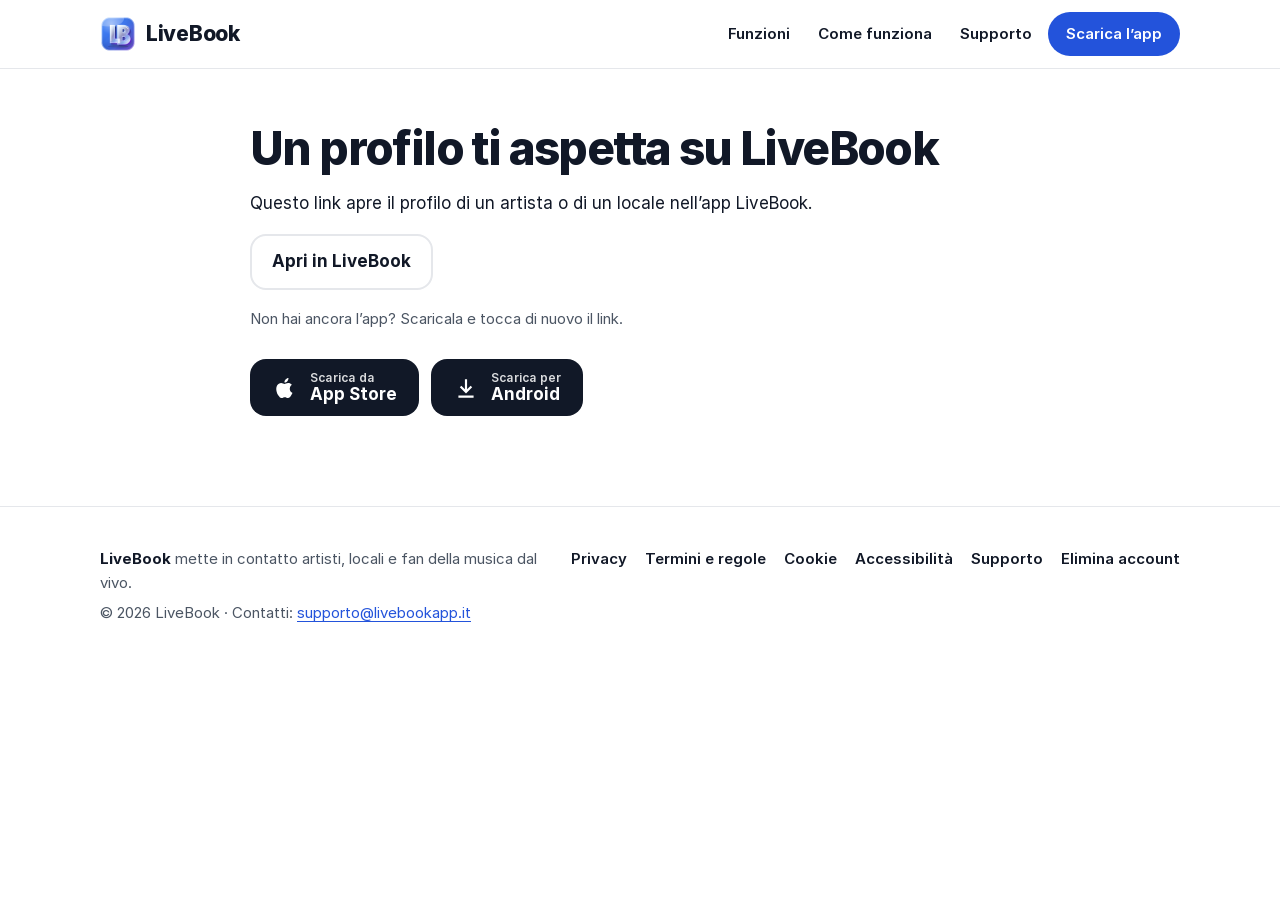
==== u/09b88a8d-ede5-40e9-b0f8-de3b7794de29/index.html @ eea75e7b "Sito LiveBook: aggiornamento del 19/11/2026 Co-Authored-By: Claude Opus 5.5 <noreply@anthropic.com> " ====
<!doctype html>
<html lang="it">
<head>
<meta charset="utf-8">
<base href="/">
<meta name="viewport" content="width=device-width, initial-scale=1">
<title>Un profilo ti aspetta su LiveBook · LiveBook</title>
<meta name="description" content="Apri questo profilo nell’app LiveBook: artisti, locali e fan della musica dal vivo.">
<link rel="canonical" href="https://livebookapp.it/u/09b88a8d-ede5-40e9-b0f8-de3b7794de29">
<meta http-equiv="Content-Security-Policy" content="default-src 'self'; img-src 'self' data:; media-src 'self'; style-src 'self'; script-src 'self'; font-src 'self'; base-uri 'self'; form-action 'none'">
<meta name="referrer" content="no-referrer">
<meta name="robots" content="noindex">
<meta name="apple-itunes-app" content="app-id=6827290935, app-argument=https://livebookapp.it/u/09b88a8d-ede5-40e9-b0f8-de3b7794de29">
<meta name="theme-color" content="#2353DB">
<meta property="og:type" content="website">
<meta property="og:locale" content="it_IT">
<meta property="og:site_name" content="LiveBook">
<meta property="og:title" content="Un profilo ti aspetta su LiveBook · LiveBook">
<meta property="og:description" content="Apri questo profilo nell’app LiveBook: artisti, locali e fan della musica dal vivo.">
<meta property="og:url" content="https://livebookapp.it/u/09b88a8d-ede5-40e9-b0f8-de3b7794de29">
<meta property="og:image" content="https://livebookapp.it/assets/img/og-image.jpg">
<meta name="twitter:card" content="summary_large_image">
<link rel="icon" type="image/png" sizes="32x32" href="assets/img/favicon-32.png">
<link rel="apple-touch-icon" href="assets/img/apple-touch-icon.png">
<link rel="manifest" href="site.webmanifest">
<link rel="preload" href="assets/fonts/Inter-Regular.woff2" as="font" type="font/woff2" crossorigin>
<link rel="stylesheet" href="assets/site.css">
</head>
<body>
<a class="skip" href="#contenuto">Vai al contenuto</a>
<header class="top">
  <div class="wrap">
    <a class="brand" href="index.html" aria-label="LiveBook, pagina iniziale"><img src="assets/img/logo-96.png" alt="" width="36" height="36">LiveBook</a>
    <nav aria-label="Menu principale"><a href="index.html#funzioni">Funzioni</a><a href="index.html#come-funziona">Come funziona</a><a href="supporto.html">Supporto</a><a class="cta" href="index.html#scarica">Scarica l’app</a></nav>
  </div>
</header>
<main id="contenuto">

<article class="doc" id="profilo"><div class="wrap">
<h1>Un profilo ti aspetta su LiveBook</h1>
<p>Questo link apre il profilo di un artista o di un locale nell’app LiveBook.</p>
<p class="note" id="profilo-store" role="status" hidden></p>
<p><a class="btn btn-ghost" id="profilo-apri" href="index.html">Apri in LiveBook</a></p>
<p class="note">Non hai ancora l’app? Scaricala e tocca di nuovo il link.</p>
<div class="stores"><a class="btn btn-dark" href="https://apps.apple.com/it/app/id6827290935" rel="noopener"><svg viewBox="0 0 24 24" aria-hidden="true"><path d="M16.4 12.6c0-2.3 1.9-3.4 2-3.5-1.1-1.6-2.8-1.8-3.4-1.8-1.4-.1-2.8.9-3.5.9-.7 0-1.8-.8-3-.8-1.5 0-3 .9-3.8 2.3-1.6 2.8-.4 7 1.2 9.3.8 1.1 1.7 2.4 2.9 2.3 1.2 0 1.6-.7 3-.7s1.8.7 3 .7c1.3 0 2.1-1.1 2.8-2.3.9-1.3 1.3-2.6 1.3-2.6s-2.5-1-2.5-3.8zM14.2 5.7c.6-.8 1.1-1.8 1-2.9-.9 0-2 .6-2.7 1.4-.6.7-1.1 1.7-1 2.8 1 .1 2-.5 2.7-1.3z"/></svg><span><small>Scarica da</small>App Store</span></a><a class="btn btn-dark" href="android.html"><svg viewBox="0 0 24 24" aria-hidden="true"><path d="M11 4h2v9.2l3.3-3.3 1.4 1.4L12 17l-5.7-5.7 1.4-1.4 3.3 3.3zM5 19h14v2H5z"/></svg><span><small>Scarica per</small>Android</span></a></div>
</div></article>
</main>
<footer class="site">
  <div class="wrap">
    <div>
      <p class="f1"><strong>LiveBook</strong> mette in contatto artisti, locali e fan della musica dal vivo.</p>
      <p class="f2">© 2026 LiveBook · Contatti: <a href="mailto:supporto@livebookapp.it">supporto@livebookapp.it</a></p>
    </div>
    <nav aria-label="Informazioni legali"><a href="privacy.html">Privacy</a><a href="termini.html">Termini e regole</a><a href="cookie.html">Cookie</a><a href="accessibilita.html">Accessibilità</a><a href="supporto.html">Supporto</a><a href="elimina-account.html">Elimina account</a></nav>
  </div>
</footer>
<script src="assets/profilo.js" defer></script>
</body>
</html>
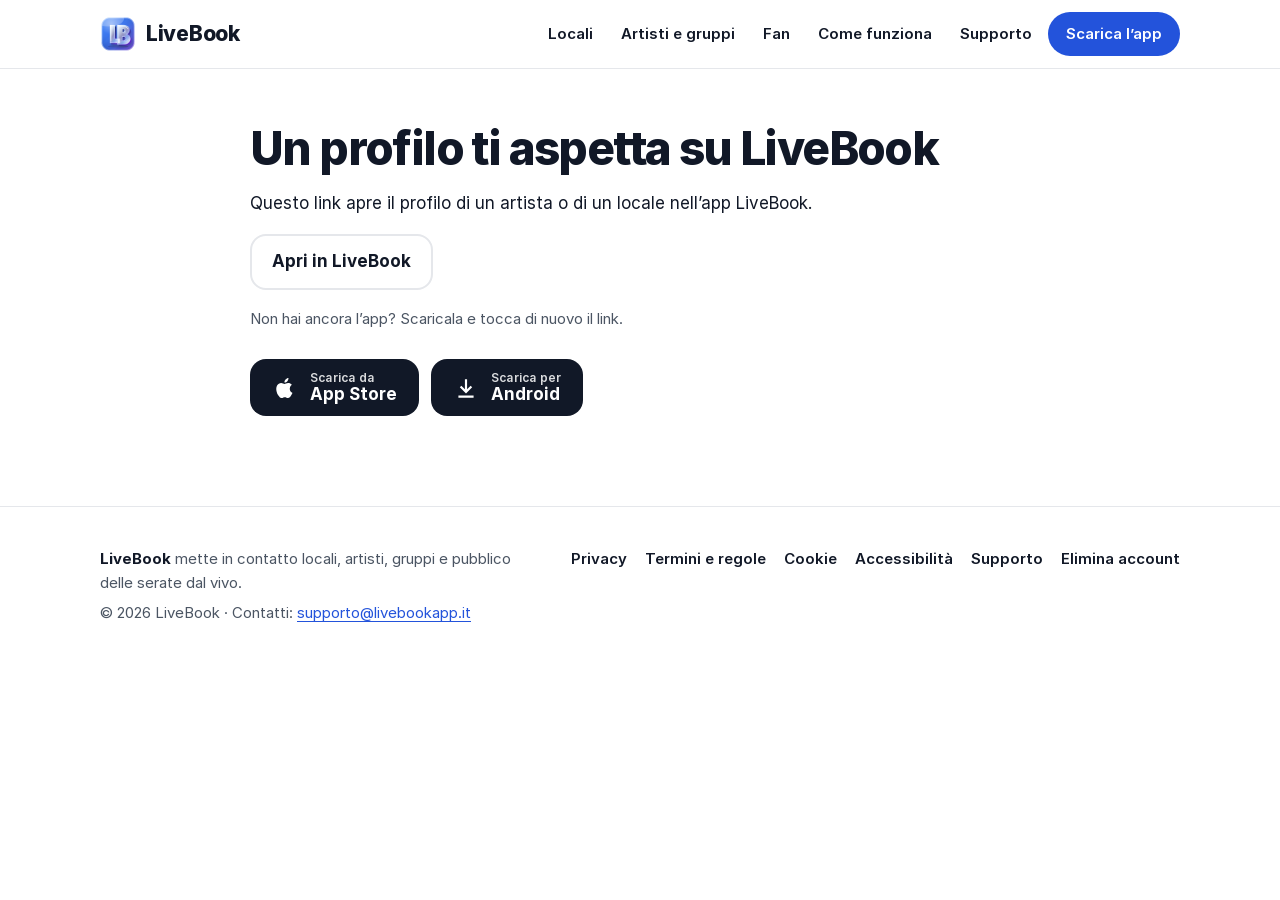
==== commit b4603283: "Sito LiveBook: aggiornamento del 22/11/2026 Co-Authored-By: Claude Opus 5.5 <noreply@anthropic.com> " ====
--- a/u/09b88a8d-ede5-40e9-b0f8-de3b7794de29/index.html
+++ b/u/09b88a8d-ede5-40e9-b0f8-de3b7794de29/index.html
@@ -31,11 +31,21 @@
 <header class="top">
   <div class="wrap">
     <a class="brand" href="index.html" aria-label="LiveBook, pagina iniziale"><img src="assets/img/logo-96.png" alt="" width="36" height="36">LiveBook</a>
-    <nav aria-label="Menu principale"><a href="index.html#funzioni">Funzioni</a><a href="index.html#come-funziona">Come funziona</a><a href="supporto.html">Supporto</a><a class="cta" href="index.html#scarica">Scarica l’app</a></nav>
+    <nav aria-label="Menu principale"><a href="index.html#locali">Locali</a><a href="index.html#artisti">Artisti e gruppi</a><a href="index.html#fan">Fan</a><a href="index.html#come-funziona">Come funziona</a><a href="supporto.html">Supporto</a><a class="cta" href="index.html#scarica">Scarica l’app</a></nav>
   </div>
 </header>
 <main id="contenuto">
 
+<article class="doc" id="presenza" hidden><div class="wrap">
+<h1>Il tuo codice presenza StoNait</h1>
+<p>Per registrare la presenza ti serve l’app «LB - LiveBook».</p>
+<p class="codice-presenza" id="presenza-codice" aria-live="polite"></p>
+<p><button class="btn btn-copia" id="presenza-copia" type="button">Copia codice</button></p>
+<p class="note" id="presenza-copiato" role="status" hidden></p>
+<p><strong>Dopo l’installazione torna su StoNait e tocca di nuovo «Registra su LB - LiveBook».</strong></p>
+<div class="stores"><a class="btn btn-dark" href="https://apps.apple.com/it/app/id6827290935" rel="noopener"><svg viewBox="0 0 24 24" aria-hidden="true"><path d="M16.4 12.6c0-2.3 1.9-3.4 2-3.5-1.1-1.6-2.8-1.8-3.4-1.8-1.4-.1-2.8.9-3.5.9-.7 0-1.8-.8-3-.8-1.5 0-3 .9-3.8 2.3-1.6 2.8-.4 7 1.2 9.3.8 1.1 1.7 2.4 2.9 2.3 1.2 0 1.6-.7 3-.7s1.8.7 3 .7c1.3 0 2.1-1.1 2.8-2.3.9-1.3 1.3-2.6 1.3-2.6s-2.5-1-2.5-3.8zM14.2 5.7c.6-.8 1.1-1.8 1-2.9-.9 0-2 .6-2.7 1.4-.6.7-1.1 1.7-1 2.8 1 .1 2-.5 2.7-1.3z"/></svg><span><small>Scarica da</small>App Store</span></a><a class="btn btn-dark" href="android.html"><svg viewBox="0 0 24 24" aria-hidden="true"><path d="M11 4h2v9.2l3.3-3.3 1.4 1.4L12 17l-5.7-5.7 1.4-1.4 3.3 3.3zM5 19h14v2H5z"/></svg><span><small>Scarica per</small>Android</span></a></div>
+<p class="note">Hai già l’app? <a id="presenza-apri" href="index.html">Apri in LB - LiveBook</a>, oppure apri «Registra presenza StoNait» e tocca «Incolla».</p>
+</div></article>
 <article class="doc" id="profilo"><div class="wrap">
 <h1>Un profilo ti aspetta su LiveBook</h1>
 <p>Questo link apre il profilo di un artista o di un locale nell’app LiveBook.</p>
@@ -48,7 +58,7 @@
 <footer class="site">
   <div class="wrap">
     <div>
-      <p class="f1"><strong>LiveBook</strong> mette in contatto artisti, locali e fan della musica dal vivo.</p>
+      <p class="f1"><strong>LiveBook</strong> mette in contatto locali, artisti, gruppi e pubblico delle serate dal vivo.</p>
       <p class="f2">© 2026 LiveBook · Contatti: <a href="mailto:supporto@livebookapp.it">supporto@livebookapp.it</a></p>
     </div>
     <nav aria-label="Informazioni legali"><a href="privacy.html">Privacy</a><a href="termini.html">Termini e regole</a><a href="cookie.html">Cookie</a><a href="accessibilita.html">Accessibilità</a><a href="supporto.html">Supporto</a><a href="elimina-account.html">Elimina account</a></nav>
